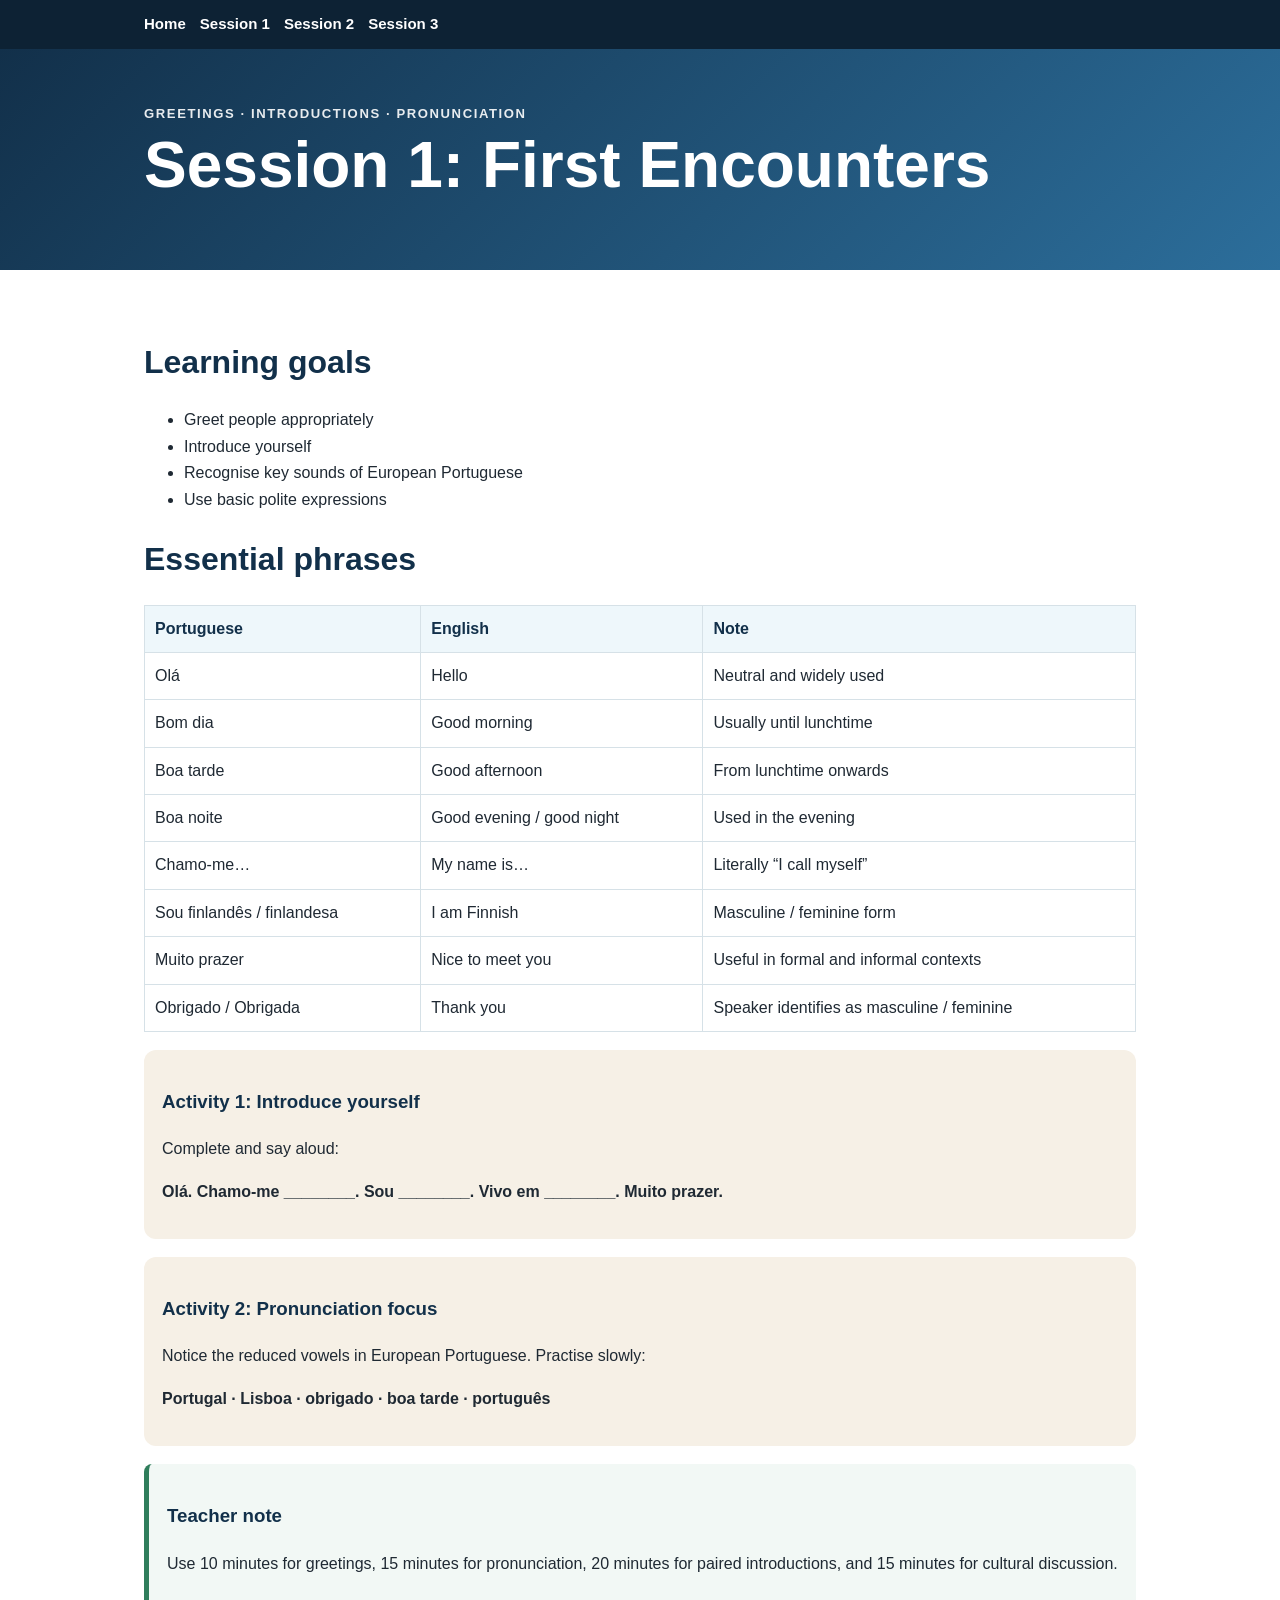
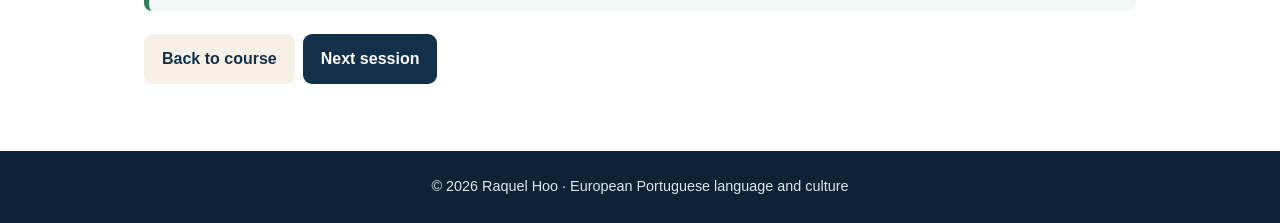
==== session-1.html @ a7aff153 "Add files via upload" ====
<!DOCTYPE html>
<html lang="en">
<head>
<meta charset="UTF-8">
<meta name="viewport" content="width=device-width, initial-scale=1.0">
<title>Session 1: First Encounters | Raquel Hoo</title>
<style>
:root{
  --navy:#12304a; --blue:#2c6e9b; --ice:#eef7fb; --sand:#f6f0e6;
  --ink:#1f2933; --white:#fff; --accent:#c96b3b; --green:#2f7d5b;
}
*{box-sizing:border-box}
body{margin:0;font-family:Arial,Helvetica,sans-serif;color:var(--ink);line-height:1.65;background:var(--white)}
a{color:var(--blue)}
.wrap{max-width:1040px;margin:auto;padding:0 24px}
header{background:linear-gradient(135deg,var(--navy),var(--blue));color:white;padding:54px 0}
nav{background:#0d2234;color:white}
nav .wrap{display:flex;gap:14px;flex-wrap:wrap;padding-top:12px;padding-bottom:12px}
nav a{color:white;text-decoration:none;font-weight:700;font-size:.94rem}
h1{font-size:clamp(2.1rem,5vw,4rem);line-height:1.08;margin:.4rem 0 1rem}
h2{font-size:2rem;line-height:1.2;color:var(--navy)}
h3{color:var(--navy)}
.lead{font-size:1.18rem;max-width:780px}
section{padding:46px 0}
.alt{background:var(--ice)}
.grid{display:grid;grid-template-columns:repeat(3,1fr);gap:20px}
.card{background:white;border:1px solid #dce8ee;border-radius:14px;padding:24px;box-shadow:0 8px 26px rgba(18,48,74,.06)}
.btn{display:inline-block;padding:12px 18px;border-radius:9px;text-decoration:none;font-weight:700;margin:5px 8px 5px 0}
.primary{background:var(--navy);color:white}
.secondary{background:var(--sand);color:var(--navy)}
.lesson-box{border-left:5px solid var(--accent)}
.activity{background:var(--sand);border-radius:12px;padding:18px;margin:18px 0}
.teacher{background:#f2f8f5;border-left:5px solid var(--green);padding:18px;border-radius:8px;margin:18px 0}
.phrase-table{width:100%;border-collapse:collapse;margin:18px 0}
.phrase-table th,.phrase-table td{border:1px solid #d6e1e7;padding:10px;text-align:left;vertical-align:top}
.phrase-table th{background:var(--ice);color:var(--navy)}
footer{background:#0d2234;color:#dbe8ef;padding:24px 0;text-align:center;font-size:.9rem}
.small{font-size:.92rem;color:#52606d}
@media(max-width:800px){.grid{grid-template-columns:1fr}}
</style>
</head>
<body>
<nav><div class="wrap">
<a href="index.html">Home</a>
<a href="session-1.html">Session 1</a>
<a href="session-2.html">Session 2</a>
<a href="session-3.html">Session 3</a>
</div></nav>
<header><div class="wrap">
<div style="text-transform:uppercase;letter-spacing:.12em;font-weight:700;font-size:.82rem;opacity:.9">Greetings · Introductions · Pronunciation</div>
<h1>Session 1: First Encounters</h1>
</div></header>

<section><div class="wrap">
<h2>Learning goals</h2>
<ul><li>Greet people appropriately</li><li>Introduce yourself</li><li>Recognise key sounds of European Portuguese</li><li>Use basic polite expressions</li></ul>

<h2>Essential phrases</h2>
<table class="phrase-table">
<tr><th>Portuguese</th><th>English</th><th>Note</th></tr>
<tr><td>Olá</td><td>Hello</td><td>Neutral and widely used</td></tr>
<tr><td>Bom dia</td><td>Good morning</td><td>Usually until lunchtime</td></tr>
<tr><td>Boa tarde</td><td>Good afternoon</td><td>From lunchtime onwards</td></tr>
<tr><td>Boa noite</td><td>Good evening / good night</td><td>Used in the evening</td></tr>
<tr><td>Chamo-me…</td><td>My name is…</td><td>Literally “I call myself”</td></tr>
<tr><td>Sou finlandês / finlandesa</td><td>I am Finnish</td><td>Masculine / feminine form</td></tr>
<tr><td>Muito prazer</td><td>Nice to meet you</td><td>Useful in formal and informal contexts</td></tr>
<tr><td>Obrigado / Obrigada</td><td>Thank you</td><td>Speaker identifies as masculine / feminine</td></tr>
</table>

<div class="activity"><h3>Activity 1: Introduce yourself</h3>
<p>Complete and say aloud:</p>
<p><strong>Olá. Chamo-me ________. Sou ________. Vivo em ________. Muito prazer.</strong></p></div>

<div class="activity"><h3>Activity 2: Pronunciation focus</h3>
<p>Notice the reduced vowels in European Portuguese. Practise slowly:</p>
<p><strong>Portugal · Lisboa · obrigado · boa tarde · português</strong></p></div>

<div class="teacher"><h3>Teacher note</h3><p>Use 10 minutes for greetings, 15 minutes for pronunciation, 20 minutes for paired introductions, and 15 minutes for cultural discussion.</p></div>

<p><a class="btn secondary" href="index.html">Back to course</a><a class="btn primary" href="session-2.html">Next session</a></p>
</div></section>

<footer><div class="wrap">© 2026 Raquel Hoo · European Portuguese language and culture</div></footer>
</body>
</html>
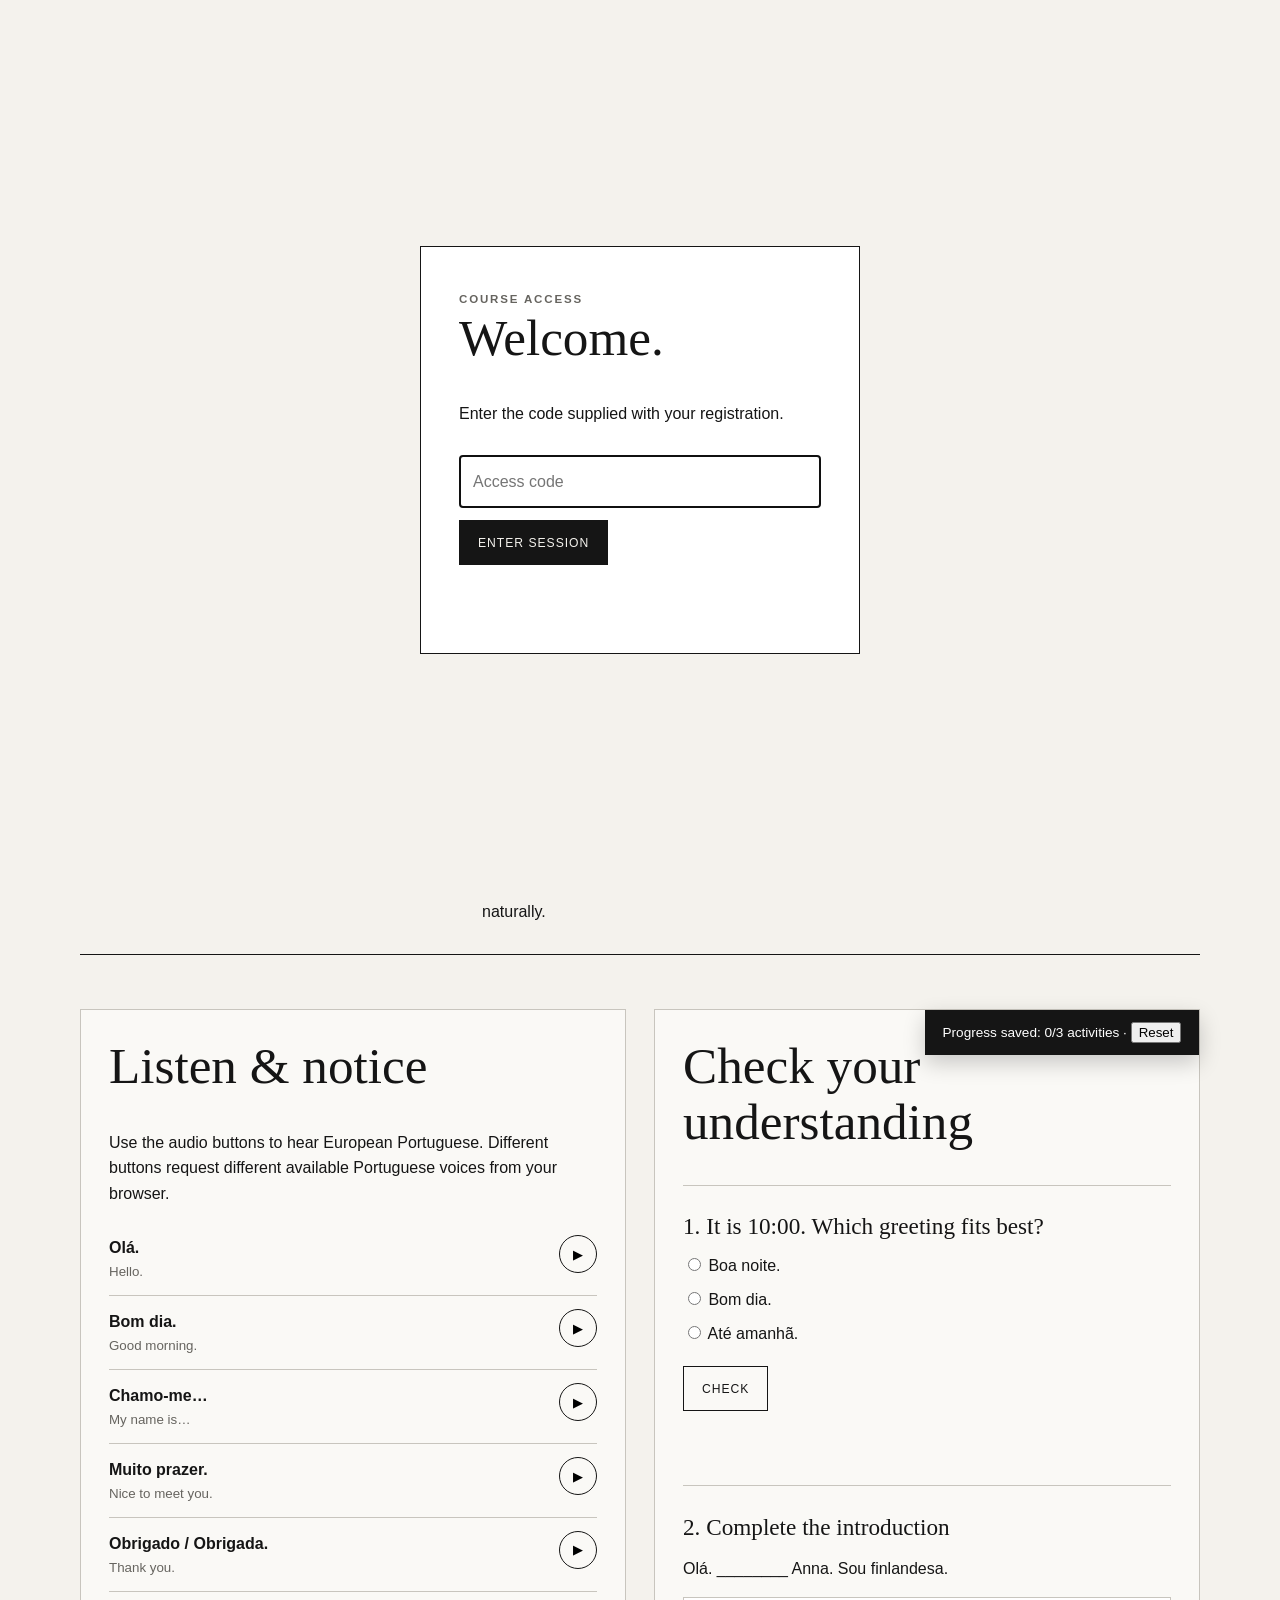
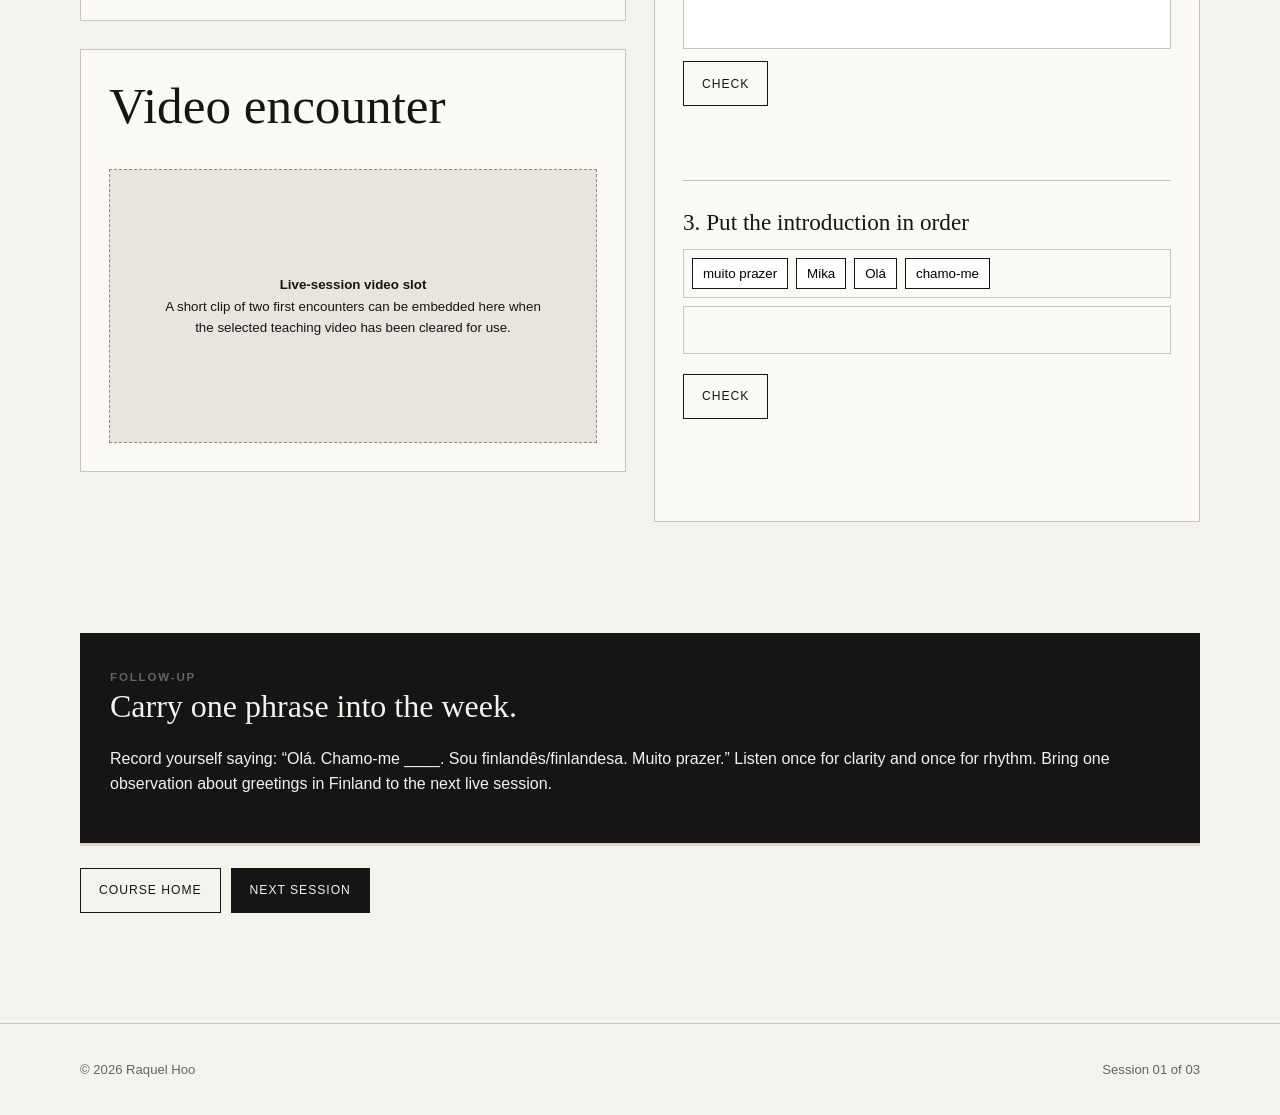
==== commit 3b653b11: "Add files via upload" ====
--- a/session-1.html
+++ b/session-1.html
@@ -1,86 +1,3 @@
-<!DOCTYPE html>
-<html lang="en">
-<head>
-<meta charset="UTF-8">
-<meta name="viewport" content="width=device-width, initial-scale=1.0">
-<title>Session 1: First Encounters | Raquel Hoo</title>
-<style>
-:root{
-  --navy:#12304a; --blue:#2c6e9b; --ice:#eef7fb; --sand:#f6f0e6;
-  --ink:#1f2933; --white:#fff; --accent:#c96b3b; --green:#2f7d5b;
-}
-*{box-sizing:border-box}
-body{margin:0;font-family:Arial,Helvetica,sans-serif;color:var(--ink);line-height:1.65;background:var(--white)}
-a{color:var(--blue)}
-.wrap{max-width:1040px;margin:auto;padding:0 24px}
-header{background:linear-gradient(135deg,var(--navy),var(--blue));color:white;padding:54px 0}
-nav{background:#0d2234;color:white}
-nav .wrap{display:flex;gap:14px;flex-wrap:wrap;padding-top:12px;padding-bottom:12px}
-nav a{color:white;text-decoration:none;font-weight:700;font-size:.94rem}
-h1{font-size:clamp(2.1rem,5vw,4rem);line-height:1.08;margin:.4rem 0 1rem}
-h2{font-size:2rem;line-height:1.2;color:var(--navy)}
-h3{color:var(--navy)}
-.lead{font-size:1.18rem;max-width:780px}
-section{padding:46px 0}
-.alt{background:var(--ice)}
-.grid{display:grid;grid-template-columns:repeat(3,1fr);gap:20px}
-.card{background:white;border:1px solid #dce8ee;border-radius:14px;padding:24px;box-shadow:0 8px 26px rgba(18,48,74,.06)}
-.btn{display:inline-block;padding:12px 18px;border-radius:9px;text-decoration:none;font-weight:700;margin:5px 8px 5px 0}
-.primary{background:var(--navy);color:white}
-.secondary{background:var(--sand);color:var(--navy)}
-.lesson-box{border-left:5px solid var(--accent)}
-.activity{background:var(--sand);border-radius:12px;padding:18px;margin:18px 0}
-.teacher{background:#f2f8f5;border-left:5px solid var(--green);padding:18px;border-radius:8px;margin:18px 0}
-.phrase-table{width:100%;border-collapse:collapse;margin:18px 0}
-.phrase-table th,.phrase-table td{border:1px solid #d6e1e7;padding:10px;text-align:left;vertical-align:top}
-.phrase-table th{background:var(--ice);color:var(--navy)}
-footer{background:#0d2234;color:#dbe8ef;padding:24px 0;text-align:center;font-size:.9rem}
-.small{font-size:.92rem;color:#52606d}
-@media(max-width:800px){.grid{grid-template-columns:1fr}}
-</style>
-</head>
-<body>
-<nav><div class="wrap">
-<a href="index.html">Home</a>
-<a href="session-1.html">Session 1</a>
-<a href="session-2.html">Session 2</a>
-<a href="session-3.html">Session 3</a>
-</div></nav>
-<header><div class="wrap">
-<div style="text-transform:uppercase;letter-spacing:.12em;font-weight:700;font-size:.82rem;opacity:.9">Greetings · Introductions · Pronunciation</div>
-<h1>Session 1: First Encounters</h1>
-</div></header>
-
-<section><div class="wrap">
-<h2>Learning goals</h2>
-<ul><li>Greet people appropriately</li><li>Introduce yourself</li><li>Recognise key sounds of European Portuguese</li><li>Use basic polite expressions</li></ul>
-
-<h2>Essential phrases</h2>
-<table class="phrase-table">
-<tr><th>Portuguese</th><th>English</th><th>Note</th></tr>
-<tr><td>Olá</td><td>Hello</td><td>Neutral and widely used</td></tr>
-<tr><td>Bom dia</td><td>Good morning</td><td>Usually until lunchtime</td></tr>
-<tr><td>Boa tarde</td><td>Good afternoon</td><td>From lunchtime onwards</td></tr>
-<tr><td>Boa noite</td><td>Good evening / good night</td><td>Used in the evening</td></tr>
-<tr><td>Chamo-me…</td><td>My name is…</td><td>Literally “I call myself”</td></tr>
-<tr><td>Sou finlandês / finlandesa</td><td>I am Finnish</td><td>Masculine / feminine form</td></tr>
-<tr><td>Muito prazer</td><td>Nice to meet you</td><td>Useful in formal and informal contexts</td></tr>
-<tr><td>Obrigado / Obrigada</td><td>Thank you</td><td>Speaker identifies as masculine / feminine</td></tr>
-</table>
-
-<div class="activity"><h3>Activity 1: Introduce yourself</h3>
-<p>Complete and say aloud:</p>
-<p><strong>Olá. Chamo-me ________. Sou ________. Vivo em ________. Muito prazer.</strong></p></div>
-
-<div class="activity"><h3>Activity 2: Pronunciation focus</h3>
-<p>Notice the reduced vowels in European Portuguese. Practise slowly:</p>
-<p><strong>Portugal · Lisboa · obrigado · boa tarde · português</strong></p></div>
-
-<div class="teacher"><h3>Teacher note</h3><p>Use 10 minutes for greetings, 15 minutes for pronunciation, 20 minutes for paired introductions, and 15 minutes for cultural discussion.</p></div>
-
-<p><a class="btn secondary" href="index.html">Back to course</a><a class="btn primary" href="session-2.html">Next session</a></p>
-</div></section>
-
-<footer><div class="wrap">© 2026 Raquel Hoo · European Portuguese language and culture</div></footer>
-</body>
-</html>+<!doctype html><html lang="en"><head><meta charset="utf-8"><meta name="viewport" content="width=device-width,initial-scale=1"><title>Session 1 · First Encounters</title><link rel="stylesheet" href="styles.css"><script defer src="course.js"></script></head><body data-session="session-1"><div class="lock"><div class="lock-card"><span class="eyebrow">Course access</span><h2>Welcome.</h2><p>Enter the code supplied with your registration.</p><form><input type="password" inputmode="numeric" aria-label="Access code" placeholder="Access code" autofocus><button class="button" type="submit">Enter session</button><p class="feedback" aria-live="polite"></p></form></div></div>
+<nav class="site-nav"><div class="wrap nav-inner"><a class="brand" href="index.html">Português · 351</a><div class="nav-links"><a href="session-1.html">01</a><a href="session-2.html">02</a><a href="session-3.html">03</a></div></div></nav><header class="hero session-hero"><div class="hero-copy"><span class="eyebrow">Session 01 · Greetings · Introductions</span><h1>First Encounters</h1><p class="lead">How language, tone and attention shape a first meeting in Portugal.</p></div><div class="hero-image filigree" role="img" aria-label="Portuguese filigree detail"></div></header>
+<main class="section"><div class="wrap"><div class="note"><span class="section-number">Cultural Note</span><p><strong>A greeting is more than a word.</strong> In Portugal, the choice between <em>olá</em>, <em>bom dia</em> and a more formal form of address helps establish the relationship. First encounters may feel slightly more formal than in Finland. Observe the other person, mirror their tone and let familiarity develop naturally.</p></div><div class="lesson-grid"><div><section class="panel"><h2>Listen &amp; notice</h2><p>Use the audio buttons to hear European Portuguese. Different buttons request different available Portuguese voices from your browser.</p><ul class="phrase-list"><li><span><strong>Olá.</strong><small>Hello.</small></span><button class="listen" data-speak="Olá" aria-label="Listen to Olá">▶</button></li><li><span><strong>Bom dia.</strong><small>Good morning.</small></span><button class="listen" data-speak="Bom dia" aria-label="Listen">▶</button></li><li><span><strong>Chamo-me…</strong><small>My name is…</small></span><button class="listen" data-speak="Chamo-me Raquel" aria-label="Listen">▶</button></li><li><span><strong>Muito prazer.</strong><small>Nice to meet you.</small></span><button class="listen" data-speak="Muito prazer" aria-label="Listen">▶</button></li><li><span><strong>Obrigado / Obrigada.</strong><small>Thank you.</small></span><button class="listen" data-speak="Obrigada" aria-label="Listen">▶</button></li></ul></section><section class="panel"><h2>Video encounter</h2><div class="video-frame"><small><strong>Live-session video slot</strong><br>A short clip of two first encounters can be embedded here when the selected teaching video has been cleared for use.</small></div></section></div><div><section class="panel"><h2>Check your understanding</h2><div class="exercise" data-mcq data-answer="b"><h3>1. It is 10:00. Which greeting fits best?</h3><label><input type="radio" name="s1q1" value="a"> Boa noite.</label><label><input type="radio" name="s1q1" value="b"> Bom dia.</label><label><input type="radio" name="s1q1" value="c"> Até amanhã.</label><button class="button light check">Check</button><p class="feedback" aria-live="polite"></p></div><div class="exercise" data-fill data-answer="Chamo-me"><h3>2. Complete the introduction</h3><p>Olá. ________ Anna. Sou finlandesa.</p><input type="text" aria-label="Missing words"><button class="button light check">Check</button><p class="feedback"></p></div><div class="exercise" data-order data-answer="Olá chamo-me Mika muito prazer"><h3>3. Put the introduction in order</h3><div class="tokens"><button class="token">muito prazer</button><button class="token">Mika</button><button class="token">Olá</button><button class="token">chamo-me</button></div><div class="answer-zone" aria-label="Your sentence"></div><button class="button light check">Check</button><p class="feedback"></p></div></section><div class="scorebox"><span data-score>Progress saved</span> · <button data-reset>Reset</button></div></div></div><aside class="follow"><span class="eyebrow">Follow-up</span><h2>Carry one phrase into the week.</h2><p>Record yourself saying: “Olá. Chamo-me ____. Sou finlandês/finlandesa. Muito prazer.” Listen once for clarity and once for rhythm. Bring one observation about greetings in Finland to the next live session.</p></aside><div class="progress" aria-hidden="true"><span></span></div><div class="actions"><a class="button light" href="index.html">Course home</a><a class="button" href="session-2.html">Next session</a></div></div></main><footer><div class="wrap footer-inner"><span>© 2026 Raquel Hoo</span><span>Session 01 of 03</span></div></footer></body></html>
--- a/styles.css
+++ b/styles.css
@@ -0,0 +1,3 @@
+:root{--paper:#f4f2ed;--white:#fff;--ink:#151515;--muted:#66645f;--line:#c8c5be;--soft:#e8e5df;--accent:#8d2c22;--ok:#245a3d;--bad:#8d2c22}
+*{box-sizing:border-box}html{scroll-behavior:smooth}body{margin:0;background:var(--paper);color:var(--ink);font-family:Arial,Helvetica,sans-serif;line-height:1.6}a{color:inherit}.wrap{width:min(1120px,calc(100% - 40px));margin:auto}.site-nav{position:sticky;top:0;z-index:30;background:rgba(244,242,237,.94);backdrop-filter:blur(14px);border-bottom:1px solid var(--line)}.nav-inner{min-height:68px;display:flex;align-items:center;justify-content:space-between;gap:24px}.brand{font-family:Georgia,serif;font-size:1.1rem;text-decoration:none}.nav-links{display:flex;gap:18px;align-items:center}.nav-links a{text-decoration:none;font-size:.84rem;text-transform:uppercase;letter-spacing:.09em}.nav-links a:hover,.nav-links a:focus{border-bottom:1px solid}.hero{min-height:68vh;display:grid;grid-template-columns:1.02fr .98fr;border-bottom:1px solid var(--line)}.hero-copy{padding:clamp(55px,9vw,120px) max(28px,6vw);display:flex;flex-direction:column;justify-content:center}.eyebrow{text-transform:uppercase;letter-spacing:.16em;font-size:.72rem;font-weight:700;color:var(--muted)}h1,h2,h3{font-family:Georgia,'Times New Roman',serif;font-weight:400;line-height:1.08}h1{font-size:clamp(3rem,7vw,6.8rem);margin:.25em 0}.session-hero h1{font-size:clamp(2.8rem,6vw,5.8rem)}h2{font-size:clamp(2rem,4vw,3.4rem);margin:0 0 .7em}h3{font-size:1.45rem;margin:.2em 0 .6em}.lead{font-size:clamp(1.04rem,1.8vw,1.32rem);max-width:630px}.hero-image{min-height:480px;background:center/cover no-repeat;filter:grayscale(1);border-left:1px solid var(--line)}.hero-image.filigree{background-image:url('assets/filigree.png')}.hero-image.torque{background-image:url('assets/torque.png')}.hero-image.kiosk{background-image:url('assets/kiosk.png')}.button{display:inline-flex;align-items:center;justify-content:center;min-height:45px;padding:10px 18px;border:1px solid var(--ink);background:var(--ink);color:var(--paper);text-decoration:none;text-transform:uppercase;letter-spacing:.08em;font-size:.76rem;cursor:pointer}.button.light{background:transparent;color:var(--ink)}.button:hover,.button:focus{transform:translateY(-1px)}.actions{display:flex;gap:10px;flex-wrap:wrap;margin-top:22px}.section{padding:clamp(60px,9vw,110px) 0;border-bottom:1px solid var(--line)}.section-head{display:grid;grid-template-columns:1fr 2fr;gap:30px;margin-bottom:42px}.section-number{font-size:.73rem;letter-spacing:.14em;text-transform:uppercase;color:var(--muted)}.cards{display:grid;grid-template-columns:repeat(3,1fr);border:1px solid var(--line)}.card{padding:30px;min-height:280px;background:rgba(255,255,255,.42)}.card+.card{border-left:1px solid var(--line)}.card .num{font:3rem Georgia,serif;color:#aaa69e}.card a{display:inline-block;margin-top:12px;text-underline-offset:4px}.facts{display:grid;grid-template-columns:repeat(2,1fr);gap:1px;background:var(--line);border:1px solid var(--line)}.fact{background:var(--paper);padding:24px}.fact strong{display:block;font-family:Georgia,serif;font-size:1.22rem;font-weight:400}.about{display:grid;grid-template-columns:1fr 2fr;gap:50px}.gallery{display:grid;grid-template-columns:2fr 1fr 1fr;gap:10px}.gallery img{width:100%;height:340px;object-fit:cover;filter:grayscale(1);border:1px solid var(--line)}.gallery img:not(:first-child){height:250px;margin-top:90px}.note{display:grid;grid-template-columns:1fr 2fr;gap:28px;padding:30px;border-top:1px solid var(--ink);border-bottom:1px solid var(--ink);margin:0 0 54px}.note p{margin:0}.lesson-grid{display:grid;grid-template-columns:1fr 1fr;gap:28px}.panel{background:rgba(255,255,255,.48);border:1px solid var(--line);padding:28px;margin-bottom:28px}.phrase-list{list-style:none;padding:0;margin:0}.phrase-list li{display:grid;grid-template-columns:1fr auto;gap:15px;padding:13px 0;border-bottom:1px solid var(--line)}.phrase-list small{display:block;color:var(--muted)}.listen{border:1px solid var(--ink);border-radius:50%;width:38px;height:38px;background:transparent;cursor:pointer}.listen:hover{background:var(--ink);color:white}.video-frame{aspect-ratio:16/9;border:1px dashed #8e8b84;display:grid;place-items:center;text-align:center;padding:25px;background:var(--soft)}.video-frame small{max-width:380px}.exercise{border-top:1px solid var(--line);padding:24px 0}.exercise:first-child{border-top:0}.exercise label{display:block;margin:8px 0}.exercise input[type=text],.exercise select{width:100%;max-width:520px;padding:12px;border:1px solid var(--line);background:white;font:inherit}.check{margin-top:12px}.feedback{min-height:26px;font-weight:700;margin-top:8px}.feedback.ok{color:var(--ok)}.feedback.bad{color:var(--bad)}.tokens,.answer-zone{display:flex;gap:8px;flex-wrap:wrap;min-height:48px;padding:8px;border:1px solid var(--line);margin:8px 0}.token{background:white;border:1px solid var(--ink);padding:7px 10px;cursor:pointer}.scorebox{position:sticky;bottom:16px;margin-left:auto;width:max-content;max-width:100%;background:var(--ink);color:white;padding:12px 18px;font-size:.85rem;box-shadow:0 8px 22px #0003}.follow{background:var(--ink);color:var(--paper);padding:30px;margin-top:38px}.follow h2{font-size:2rem}.progress{height:3px;background:#d8d5cf}.progress span{display:block;height:100%;background:var(--accent);width:0;transition:width .3s}.lock{position:fixed;inset:0;z-index:100;background:var(--paper);display:grid;place-items:center;padding:24px}.lock-card{width:min(440px,100%);border:1px solid var(--ink);padding:38px;background:white}.lock-card input{width:100%;padding:13px;font:inherit;border:1px solid var(--line);margin:12px 0}.lock.hidden{display:none}footer{padding:35px 0}.footer-inner{display:flex;justify-content:space-between;gap:20px;font-size:.82rem;color:var(--muted)}
+@media(max-width:780px){.nav-inner{align-items:flex-start;padding:14px 0}.nav-links{gap:8px;flex-wrap:wrap;justify-content:flex-end}.hero{grid-template-columns:1fr}.hero-image{border-left:0;border-top:1px solid var(--line);min-height:360px}.section-head,.about,.note,.lesson-grid{grid-template-columns:1fr}.cards{grid-template-columns:1fr}.card+.card{border-left:0;border-top:1px solid var(--line)}.facts{grid-template-columns:1fr}.gallery{grid-template-columns:1fr}.gallery img,.gallery img:not(:first-child){height:260px;margin:0}.footer-inner{display:block}}
